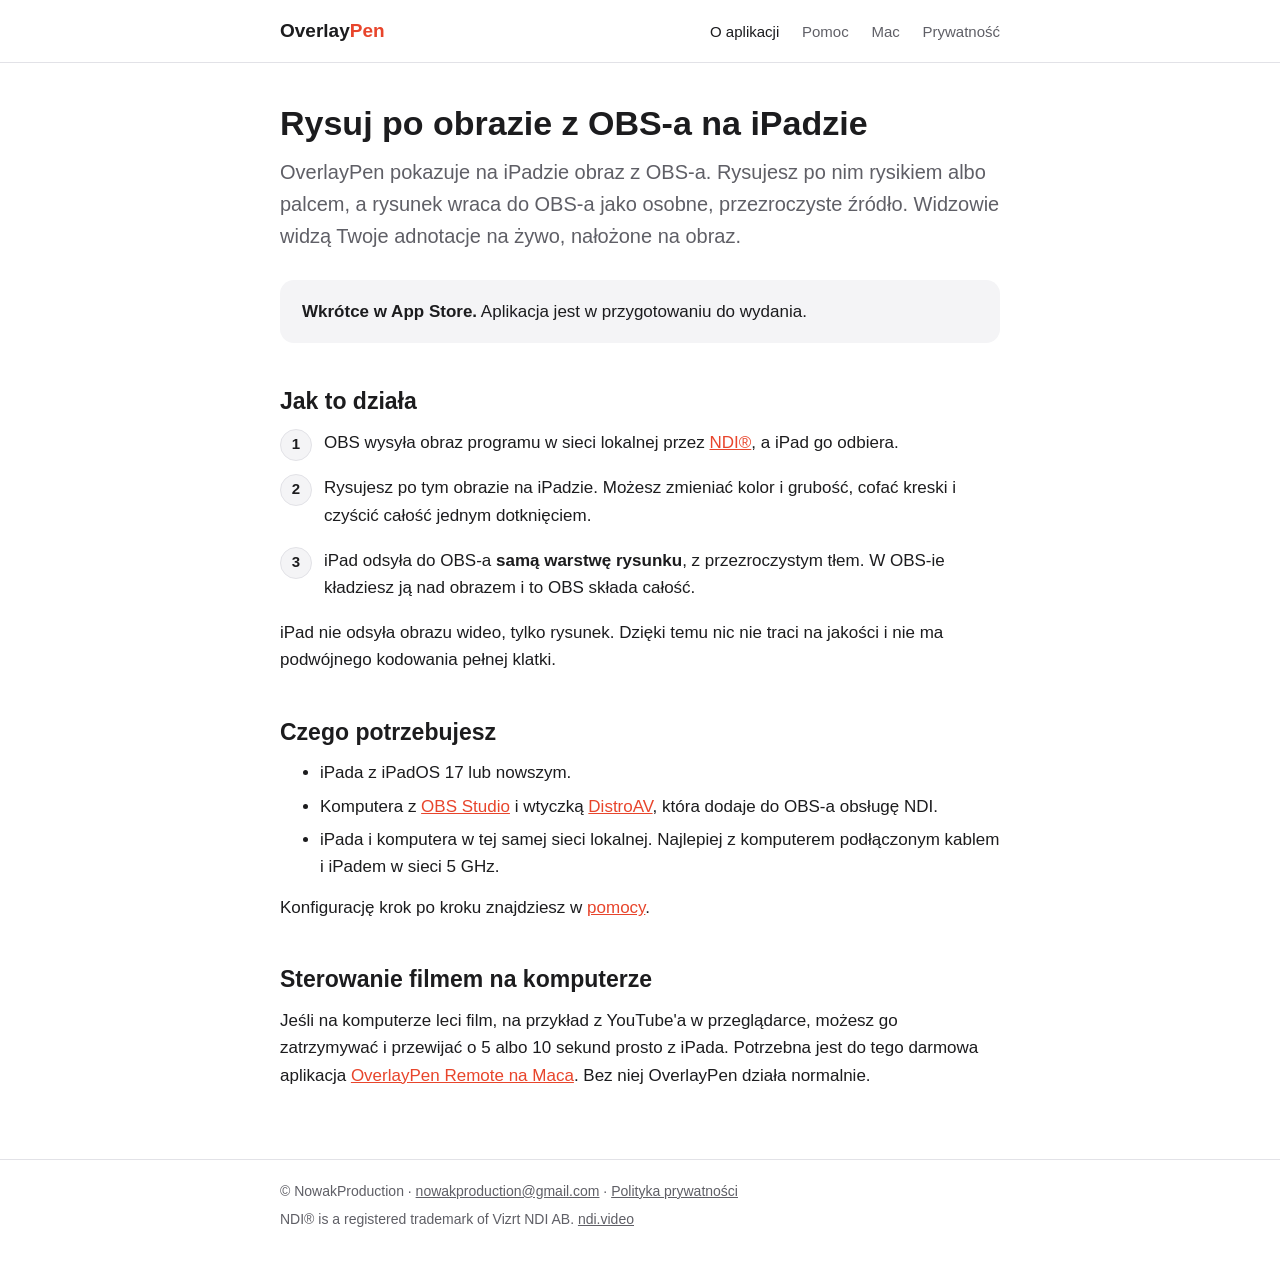
==== index.html @ b223f749 "Strona z OverlayPen@roboczej" ====
<!doctype html>
<html lang="pl">
<head>
    <meta charset="utf-8">
    <meta name="viewport" content="width=device-width, initial-scale=1">
    <title>OverlayPen — rysowanie po obrazie z OBS-a na iPadzie</title>
    <meta name="description" content="OverlayPen to aplikacja na iPada do rysowania po obrazie z OBS-a. Warstwa rysunku wraca do OBS-a jako osobne, przezroczyste źródło NDI®.">
    <link rel="stylesheet" href="style.css">
</head>
<body>
<header class="site">
    <div class="wrap">
        <a class="brand" href="./">Overlay<span>Pen</span></a>
        <nav>
            <a href="./" aria-current="page">O aplikacji</a>
            <a href="wsparcie.html">Pomoc</a>
            <a href="mac.html">Mac</a>
            <a href="prywatnosc.html">Prywatność</a>
        </nav>
    </div>
</header>

<main>
    <div class="wrap">
        <h1>Rysuj po obrazie z OBS-a na iPadzie</h1>
        <p class="lead">OverlayPen pokazuje na iPadzie obraz z OBS-a. Rysujesz po nim rysikiem albo palcem, a rysunek wraca do OBS-a jako osobne, przezroczyste źródło. Widzowie widzą Twoje adnotacje na żywo, nałożone na obraz.</p>

        <div class="card">
            <p><strong>Wkrótce w App Store.</strong> Aplikacja jest w przygotowaniu do wydania.</p>
        </div>

        <h2>Jak to działa</h2>
        <ol class="steps">
            <li>OBS wysyła obraz programu w sieci lokalnej przez <a href="https://ndi.video/">NDI®</a>, a iPad go odbiera.</li>
            <li>Rysujesz po tym obrazie na iPadzie. Możesz zmieniać kolor i grubość, cofać kreski i czyścić całość jednym dotknięciem.</li>
            <li>iPad odsyła do OBS-a <strong>samą warstwę rysunku</strong>, z przezroczystym tłem. W OBS-ie kładziesz ją nad obrazem i to OBS składa całość.</li>
        </ol>
        <p>iPad nie odsyła obrazu wideo, tylko rysunek. Dzięki temu nic nie traci na jakości i nie ma podwójnego kodowania pełnej klatki.</p>

        <h2>Czego potrzebujesz</h2>
        <ul>
            <li>iPada z iPadOS 17 lub nowszym.</li>
            <li>Komputera z <a href="https://obsproject.com/">OBS Studio</a> i wtyczką <a href="https://github.com/DistroAV/DistroAV">DistroAV</a>, która dodaje do OBS-a obsługę NDI.</li>
            <li>iPada i komputera w tej samej sieci lokalnej. Najlepiej z komputerem podłączonym kablem i iPadem w sieci 5 GHz.</li>
        </ul>
        <p>Konfigurację krok po kroku znajdziesz w <a href="wsparcie.html">pomocy</a>.</p>

        <h2>Sterowanie filmem na komputerze</h2>
        <p>Jeśli na komputerze leci film, na przykład z YouTube'a w przeglądarce, możesz go zatrzymywać i przewijać o 5 albo 10 sekund prosto z iPada. Potrzebna jest do tego darmowa aplikacja <a href="mac.html">OverlayPen Remote na Maca</a>. Bez niej OverlayPen działa normalnie.</p>
    </div>
</main>

<footer class="site">
    <div class="wrap">
        <p>© NowakProduction · <a href="mailto:nowakproduction@gmail.com">nowakproduction@gmail.com</a> · <a href="prywatnosc.html">Polityka prywatności</a></p>
        <p>NDI® is a registered trademark of Vizrt NDI AB. <a href="https://ndi.video/">ndi.video</a></p>
    </div>
</footer>
</body>
</html>
---- style.css ----
:root {
    --bg: #ffffff;
    --surface: #f4f4f6;
    --text: #1c1c1e;
    --muted: #5f5f66;
    --line: #e2e2e7;
    --accent: #e8452c;
    --accent-text: #ffffff;
    --code: #ececf0;
}

@media (prefers-color-scheme: dark) {
    :root {
        --bg: #111113;
        --surface: #1c1c1f;
        --text: #f2f2f5;
        --muted: #a1a1aa;
        --line: #2c2c31;
        --accent: #ff6a4d;
        --accent-text: #111113;
        --code: #26262b;
    }
}

* { box-sizing: border-box; }

html { -webkit-text-size-adjust: 100%; }

body {
    margin: 0;
    background: var(--bg);
    color: var(--text);
    font: 17px/1.6 -apple-system, BlinkMacSystemFont, "Segoe UI", Roboto, "Helvetica Neue", Arial, sans-serif;
}

.wrap {
    max-width: 760px;
    margin: 0 auto;
    padding: 0 20px;
}

header.site {
    border-bottom: 1px solid var(--line);
}

header.site .wrap {
    display: flex;
    flex-wrap: wrap;
    align-items: center;
    justify-content: space-between;
    gap: 8px 24px;
    padding-top: 16px;
    padding-bottom: 16px;
}

.brand {
    font-weight: 700;
    font-size: 19px;
    color: var(--text);
    text-decoration: none;
}

.brand span { color: var(--accent); }

nav a {
    color: var(--muted);
    text-decoration: none;
    margin-right: 18px;
    font-size: 15px;
}

nav a:last-child { margin-right: 0; }

nav a:hover,
nav a[aria-current="page"] { color: var(--text); }

main { padding: 40px 0 56px; }

h1 {
    font-size: 34px;
    line-height: 1.2;
    margin: 0 0 12px;
}

h2 {
    font-size: 23px;
    line-height: 1.3;
    margin: 44px 0 12px;
}

h3 {
    font-size: 18px;
    margin: 28px 0 6px;
}

p, ul, ol { margin: 0 0 14px; }

li { margin-bottom: 6px; }

a { color: var(--accent); }

.lead {
    font-size: 20px;
    color: var(--muted);
    margin-bottom: 28px;
}

.card {
    background: var(--surface);
    border-radius: 14px;
    padding: 18px 22px;
    margin: 20px 0;
}

.card > :last-child { margin-bottom: 0; }

.note {
    color: var(--muted);
    font-size: 15px;
}

.button {
    display: inline-block;
    background: var(--accent);
    color: var(--accent-text);
    font-weight: 600;
    text-decoration: none;
    padding: 12px 22px;
    border-radius: 12px;
    margin: 6px 0 10px;
}

.button:hover { filter: brightness(1.06); }

code, kbd {
    font: 15px ui-monospace, SFMono-Regular, Menlo, Consolas, monospace;
    background: var(--code);
    border-radius: 6px;
    padding: 1px 6px;
}

pre {
    background: var(--code);
    border-radius: 10px;
    padding: 12px 14px;
    overflow-x: auto;
    font: 14px/1.5 ui-monospace, SFMono-Regular, Menlo, Consolas, monospace;
}

pre code { background: none; padding: 0; }

ol.steps {
    padding-left: 0;
    list-style: none;
    counter-reset: step;
}

ol.steps > li {
    counter-increment: step;
    position: relative;
    padding-left: 44px;
    margin-bottom: 18px;
}

ol.steps > li::before {
    content: counter(step);
    position: absolute;
    left: 0;
    top: 0;
    width: 30px;
    height: 30px;
    border-radius: 50%;
    background: var(--surface);
    border: 1px solid var(--line);
    font-weight: 700;
    font-size: 15px;
    line-height: 28px;
    text-align: center;
}

dl.faq dt {
    font-weight: 600;
    margin-top: 18px;
}

dl.faq dd {
    margin: 4px 0 0;
}

footer.site {
    border-top: 1px solid var(--line);
    color: var(--muted);
    font-size: 14px;
}

footer.site .wrap {
    padding-top: 20px;
    padding-bottom: 32px;
}

footer.site p { margin-bottom: 6px; }

footer.site a { color: var(--muted); }

@media (max-width: 520px) {
    body { font-size: 16px; }
    h1 { font-size: 28px; }
    .lead { font-size: 18px; }
}
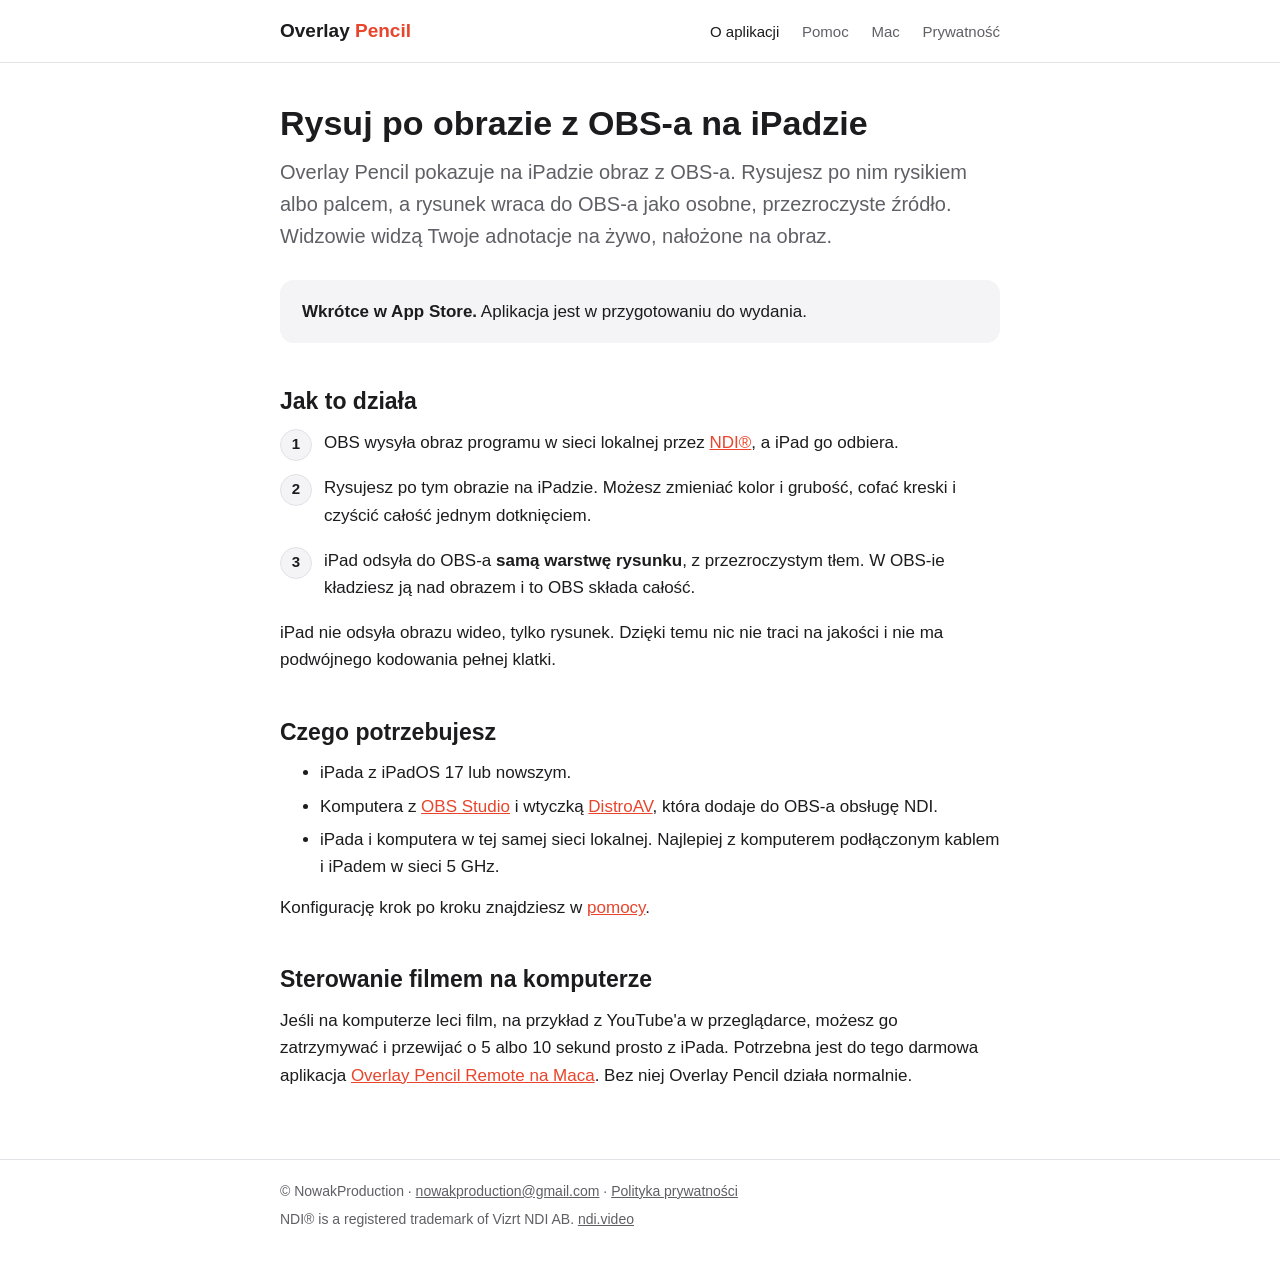
==== commit 508f72f7: "Strona z OverlayPen@8bbb636" ====
--- a/index.html
+++ b/index.html
@@ -3,14 +3,14 @@
 <head>
     <meta charset="utf-8">
     <meta name="viewport" content="width=device-width, initial-scale=1">
-    <title>OverlayPen — rysowanie po obrazie z OBS-a na iPadzie</title>
-    <meta name="description" content="OverlayPen to aplikacja na iPada do rysowania po obrazie z OBS-a. Warstwa rysunku wraca do OBS-a jako osobne, przezroczyste źródło NDI®.">
+    <title>Overlay Pencil — rysowanie po obrazie z OBS-a na iPadzie</title>
+    <meta name="description" content="Overlay Pencil to aplikacja na iPada do rysowania po obrazie z OBS-a. Warstwa rysunku wraca do OBS-a jako osobne, przezroczyste źródło NDI®.">
     <link rel="stylesheet" href="style.css">
 </head>
 <body>
 <header class="site">
     <div class="wrap">
-        <a class="brand" href="./">Overlay<span>Pen</span></a>
+        <a class="brand" href="./">Overlay <span>Pencil</span></a>
         <nav>
             <a href="./" aria-current="page">O aplikacji</a>
             <a href="wsparcie.html">Pomoc</a>
@@ -23,7 +23,7 @@
 <main>
     <div class="wrap">
         <h1>Rysuj po obrazie z OBS-a na iPadzie</h1>
-        <p class="lead">OverlayPen pokazuje na iPadzie obraz z OBS-a. Rysujesz po nim rysikiem albo palcem, a rysunek wraca do OBS-a jako osobne, przezroczyste źródło. Widzowie widzą Twoje adnotacje na żywo, nałożone na obraz.</p>
+        <p class="lead">Overlay Pencil pokazuje na iPadzie obraz z OBS-a. Rysujesz po nim rysikiem albo palcem, a rysunek wraca do OBS-a jako osobne, przezroczyste źródło. Widzowie widzą Twoje adnotacje na żywo, nałożone na obraz.</p>
 
         <div class="card">
             <p><strong>Wkrótce w App Store.</strong> Aplikacja jest w przygotowaniu do wydania.</p>
@@ -46,7 +46,7 @@
         <p>Konfigurację krok po kroku znajdziesz w <a href="wsparcie.html">pomocy</a>.</p>
 
         <h2>Sterowanie filmem na komputerze</h2>
-        <p>Jeśli na komputerze leci film, na przykład z YouTube'a w przeglądarce, możesz go zatrzymywać i przewijać o 5 albo 10 sekund prosto z iPada. Potrzebna jest do tego darmowa aplikacja <a href="mac.html">OverlayPen Remote na Maca</a>. Bez niej OverlayPen działa normalnie.</p>
+        <p>Jeśli na komputerze leci film, na przykład z YouTube'a w przeglądarce, możesz go zatrzymywać i przewijać o 5 albo 10 sekund prosto z iPada. Potrzebna jest do tego darmowa aplikacja <a href="mac.html">Overlay Pencil Remote na Maca</a>. Bez niej Overlay Pencil działa normalnie.</p>
     </div>
 </main>
 
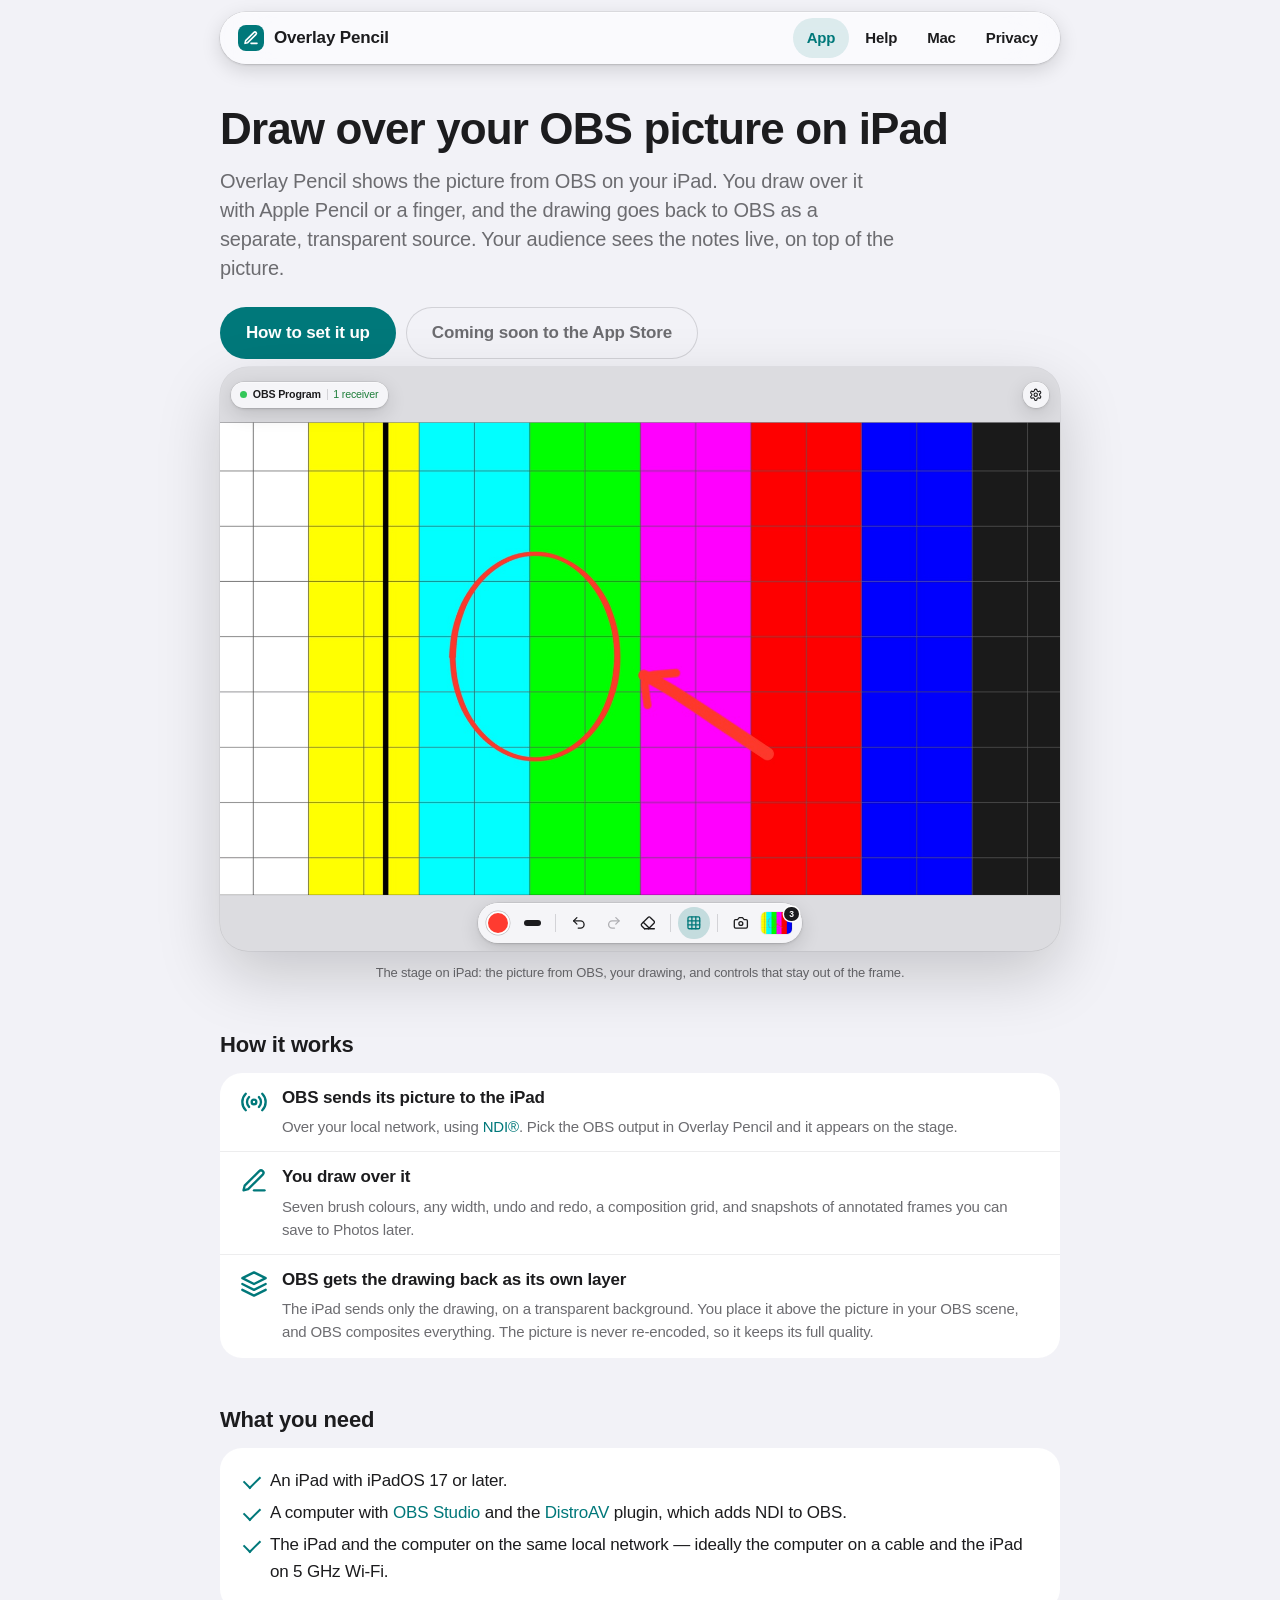
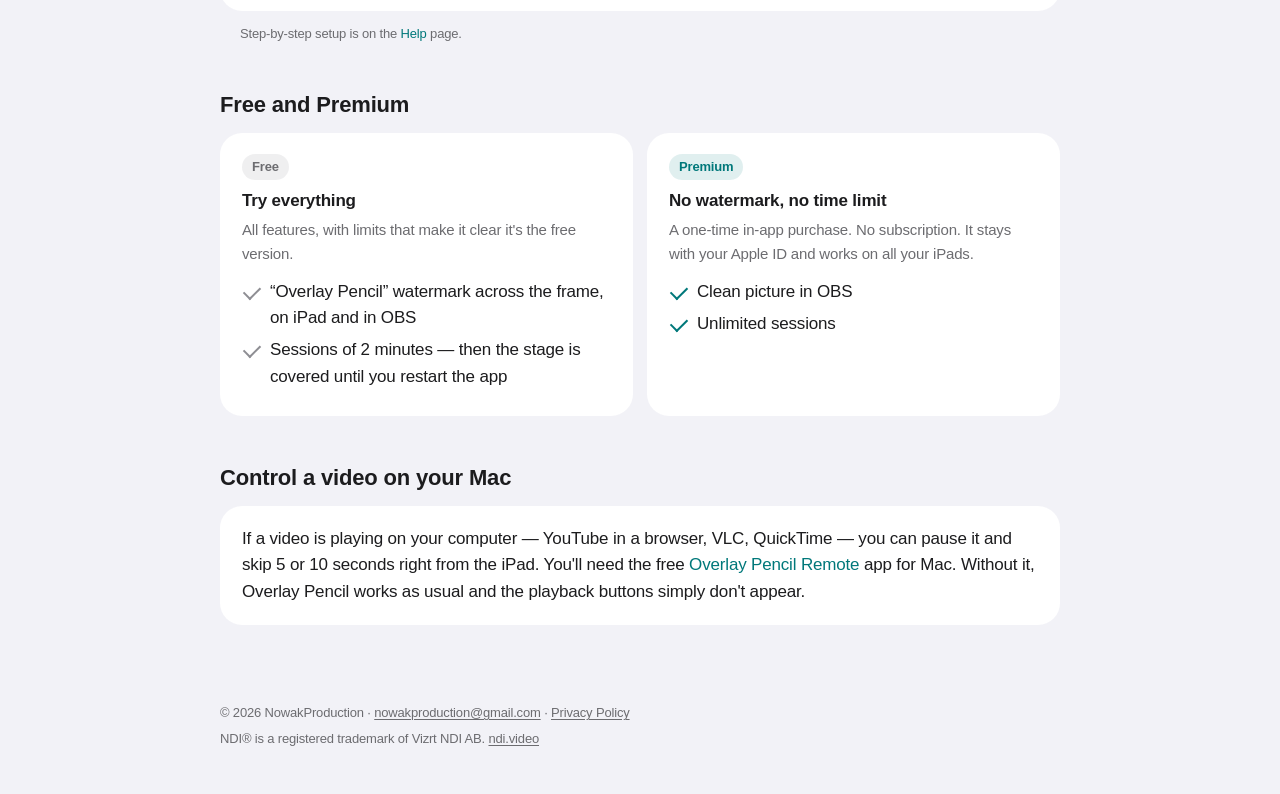
==== commit 632c436a: "Strona z OverlayPen@af7e44a" ====
--- a/index.html
+++ b/index.html
@@ -1,58 +1,120 @@
 <!doctype html>
-<html lang="pl">
+<html lang="en">
 <head>
     <meta charset="utf-8">
     <meta name="viewport" content="width=device-width, initial-scale=1">
-    <title>Overlay Pencil — rysowanie po obrazie z OBS-a na iPadzie</title>
-    <meta name="description" content="Overlay Pencil to aplikacja na iPada do rysowania po obrazie z OBS-a. Warstwa rysunku wraca do OBS-a jako osobne, przezroczyste źródło NDI®.">
+    <title>Overlay Pencil — draw over your OBS picture on iPad</title>
+    <meta name="description" content="Overlay Pencil is an iPad app for drawing over the picture from OBS. The drawing goes back to OBS as a separate, transparent NDI® source.">
+    <meta name="theme-color" content="#F2F2F7">
     <link rel="stylesheet" href="style.css">
 </head>
 <body>
 <header class="site">
     <div class="wrap">
-        <a class="brand" href="./">Overlay <span>Pencil</span></a>
-        <nav>
-            <a href="./" aria-current="page">O aplikacji</a>
-            <a href="wsparcie.html">Pomoc</a>
-            <a href="mac.html">Mac</a>
-            <a href="prywatnosc.html">Prywatność</a>
-        </nav>
+        <div class="bar">
+            <a class="brand" href="./"><span class="mark"><svg width="16" height="16" viewBox="0 0 24 24" fill="none" stroke="#fff" stroke-width="2.4" stroke-linecap="round" stroke-linejoin="round"><path d="M12 20h9"/><path d="M16.5 3.5a2.1 2.1 0 0 1 3 3L7 19l-4 1 1-4Z"/></svg></span>Overlay Pencil</a>
+            <nav>
+                <a href="./" aria-current="page">App</a>
+                <a href="support.html">Help</a>
+                <a href="mac.html">Mac</a>
+                <a href="privacy.html">Privacy</a>
+            </nav>
+        </div>
     </div>
 </header>
 
 <main>
     <div class="wrap">
-        <h1>Rysuj po obrazie z OBS-a na iPadzie</h1>
-        <p class="lead">Overlay Pencil pokazuje na iPadzie obraz z OBS-a. Rysujesz po nim rysikiem albo palcem, a rysunek wraca do OBS-a jako osobne, przezroczyste źródło. Widzowie widzą Twoje adnotacje na żywo, nałożone na obraz.</p>
+        <h1>Draw over your OBS picture on iPad</h1>
+        <p class="lead">Overlay Pencil shows the picture from OBS on your iPad. You draw over it with Apple Pencil or a finger, and the drawing goes back to OBS as a separate, transparent source. Your audience sees the notes live, on top of the picture.</p>
 
-        <div class="card">
-            <p><strong>Wkrótce w App Store.</strong> Aplikacja jest w przygotowaniu do wydania.</p>
+        <div class="actions">
+            <a class="button" href="support.html">How to set it up</a>
+            <span class="button soon" aria-disabled="true">Coming soon to the App Store</span>
         </div>
 
-        <h2>Jak to działa</h2>
-        <ol class="steps">
-            <li>OBS wysyła obraz programu w sieci lokalnej przez <a href="https://ndi.video/">NDI®</a>, a iPad go odbiera.</li>
-            <li>Rysujesz po tym obrazie na iPadzie. Możesz zmieniać kolor i grubość, cofać kreski i czyścić całość jednym dotknięciem.</li>
-            <li>iPad odsyła do OBS-a <strong>samą warstwę rysunku</strong>, z przezroczystym tłem. W OBS-ie kładziesz ją nad obrazem i to OBS składa całość.</li>
-        </ol>
-        <p>iPad nie odsyła obrazu wideo, tylko rysunek. Dzięki temu nic nie traci na jakości i nie ma podwójnego kodowania pełnej klatki.</p>
+        <div class="scene" role="img" aria-label="Overlay Pencil on iPad: the picture from OBS with a red circle and arrow drawn over it, a status pill, a settings button and the toolbar">
+            <div class="frame"></div>
+            <div class="chrome-top">
+                <span class="s-pill"><span class="dot"></span>OBS Program<span class="sep"></span><span class="ok">1 receiver</span></span>
+                <span class="s-gear"><svg viewBox="0 0 24 24" fill="none" stroke="#1C1C1E" stroke-width="2" stroke-linecap="round" stroke-linejoin="round"><path d="M12.22 2h-.44a2 2 0 0 0-2 2v.18a2 2 0 0 1-1 1.73l-.43.25a2 2 0 0 1-2 0l-.15-.08a2 2 0 0 0-2.73.73l-.22.38a2 2 0 0 0 .73 2.73l.15.1a2 2 0 0 1 1 1.72v.51a2 2 0 0 1-1 1.74l-.15.09a2 2 0 0 0-.73 2.73l.22.38a2 2 0 0 0 2.73.73l.15-.08a2 2 0 0 1 2 0l.43.25a2 2 0 0 1 1 1.73V20a2 2 0 0 0 2 2h.44a2 2 0 0 0 2-2v-.18a2 2 0 0 1 1-1.73l.43-.25a2 2 0 0 1 2 0l.15.08a2 2 0 0 0 2.73-.73l.22-.39a2 2 0 0 0-.73-2.73l-.15-.08a2 2 0 0 1-1-1.74v-.5a2 2 0 0 1 1-1.74l.15-.09a2 2 0 0 0 .73-2.73l-.22-.38a2 2 0 0 0-2.73-.73l-.15.08a2 2 0 0 1-2 0l-.43-.25a2 2 0 0 1-1-1.73V4a2 2 0 0 0-2-2z"/><circle cx="12" cy="12" r="3"/></svg></span>
+            </div>
+            <div class="chrome-bottom">
+                <div class="toolbar">
+                    <span class="tool"><span class="swatch"></span></span>
+                    <span class="tool"><span class="width-mark"></span></span>
+                    <span class="divider"></span>
+                    <span class="tool"><svg viewBox="0 0 24 24" fill="none" stroke="currentColor" stroke-width="2" stroke-linecap="round" stroke-linejoin="round"><path d="M9 14 4 9l5-5"/><path d="M4 9h10.5a5.5 5.5 0 0 1 0 11H11"/></svg></span>
+                    <span class="tool disabled"><svg viewBox="0 0 24 24" fill="none" stroke="currentColor" stroke-width="2" stroke-linecap="round" stroke-linejoin="round"><path d="m15 14 5-5-5-5"/><path d="M20 9H9.5a5.5 5.5 0 0 0 0 11H13"/></svg></span>
+                    <span class="tool"><svg viewBox="0 0 24 24" fill="none" stroke="currentColor" stroke-width="2" stroke-linecap="round" stroke-linejoin="round"><path d="m7 21-4.3-4.3c-1-1-1-2.5 0-3.4l9.6-9.6c1-1 2.5-1 3.4 0l5.6 5.6c1 1 1 2.5 0 3.4L13 21"/><path d="M22 21H7"/><path d="m5 11 9 9"/></svg></span>
+                    <span class="divider"></span>
+                    <span class="tool selected"><svg viewBox="0 0 24 24" fill="none" stroke="currentColor" stroke-width="2" stroke-linecap="round" stroke-linejoin="round"><rect x="3" y="3" width="18" height="18" rx="2"/><path d="M3 9h18M3 15h18M9 3v18M15 3v18"/></svg></span>
+                    <span class="divider"></span>
+                    <span class="tool"><svg viewBox="0 0 24 24" fill="none" stroke="currentColor" stroke-width="2" stroke-linecap="round" stroke-linejoin="round"><path d="M14.5 4h-5L7 7H4a2 2 0 0 0-2 2v9a2 2 0 0 0 2 2h16a2 2 0 0 0 2-2V9a2 2 0 0 0-2-2h-3l-2.5-3z"/><circle cx="12" cy="13" r="3"/></svg></span>
+                    <span class="tile"><b>3</b></span>
+                </div>
+            </div>
+        </div>
+        <p class="caption">The stage on iPad: the picture from OBS, your drawing, and controls that stay out of the frame.</p>
 
-        <h2>Czego potrzebujesz</h2>
-        <ul>
-            <li>iPada z iPadOS 17 lub nowszym.</li>
-            <li>Komputera z <a href="https://obsproject.com/">OBS Studio</a> i wtyczką <a href="https://github.com/DistroAV/DistroAV">DistroAV</a>, która dodaje do OBS-a obsługę NDI.</li>
-            <li>iPada i komputera w tej samej sieci lokalnej. Najlepiej z komputerem podłączonym kablem i iPadem w sieci 5 GHz.</li>
-        </ul>
-        <p>Konfigurację krok po kroku znajdziesz w <a href="wsparcie.html">pomocy</a>.</p>
+        <h2>How it works</h2>
+        <div class="list">
+            <div class="row">
+                <svg class="icon" viewBox="0 0 24 24" fill="none" stroke="currentColor" stroke-width="2" stroke-linecap="round" stroke-linejoin="round"><circle cx="12" cy="12" r="2"/><path d="M16.24 7.76a6 6 0 0 1 0 8.49M7.76 16.24a6 6 0 0 1 0-8.49M19.07 4.93a10 10 0 0 1 0 14.14M4.93 19.07a10 10 0 0 1 0-14.14"/></svg>
+                <div><h3>OBS sends its picture to the iPad</h3><p>Over your local network, using <a href="https://ndi.video/">NDI®</a>. Pick the OBS output in Overlay Pencil and it appears on the stage.</p></div>
+            </div>
+            <div class="row">
+                <svg class="icon" viewBox="0 0 24 24" fill="none" stroke="currentColor" stroke-width="2" stroke-linecap="round" stroke-linejoin="round"><path d="M12 20h9"/><path d="M16.5 3.5a2.1 2.1 0 0 1 3 3L7 19l-4 1 1-4Z"/></svg>
+                <div><h3>You draw over it</h3><p>Seven brush colours, any width, undo and redo, a composition grid, and snapshots of annotated frames you can save to Photos later.</p></div>
+            </div>
+            <div class="row">
+                <svg class="icon" viewBox="0 0 24 24" fill="none" stroke="currentColor" stroke-width="2" stroke-linecap="round" stroke-linejoin="round"><path d="m12 2 10 5-10 5L2 7z"/><path d="m2 12 10 5 10-5"/><path d="m2 17 10 5 10-5"/></svg>
+                <div><h3>OBS gets the drawing back as its own layer</h3><p>The iPad sends only the drawing, on a transparent background. You place it above the picture in your OBS scene, and OBS composites everything. The picture is never re-encoded, so it keeps its full quality.</p></div>
+            </div>
+        </div>
 
-        <h2>Sterowanie filmem na komputerze</h2>
-        <p>Jeśli na komputerze leci film, na przykład z YouTube'a w przeglądarce, możesz go zatrzymywać i przewijać o 5 albo 10 sekund prosto z iPada. Potrzebna jest do tego darmowa aplikacja <a href="mac.html">Overlay Pencil Remote na Maca</a>. Bez niej Overlay Pencil działa normalnie.</p>
+        <h2>What you need</h2>
+        <div class="card">
+            <ul class="checks">
+                <li>An iPad with iPadOS 17 or later.</li>
+                <li>A computer with <a href="https://obsproject.com/">OBS Studio</a> and the <a href="https://github.com/DistroAV/DistroAV">DistroAV</a> plugin, which adds NDI to OBS.</li>
+                <li>The iPad and the computer on the same local network — ideally the computer on a cable and the iPad on 5 GHz Wi-Fi.</li>
+            </ul>
+        </div>
+        <p class="footnote">Step-by-step setup is on the <a href="support.html">Help</a> page.</p>
+
+        <h2>Free and Premium</h2>
+        <div class="grid">
+            <div class="card">
+                <span class="tag">Free</span>
+                <h3>Try everything</h3>
+                <p class="note">All features, with limits that make it clear it's the free version.</p>
+                <ul class="checks muted">
+                    <li>“Overlay Pencil” watermark across the frame, on iPad and in OBS</li>
+                    <li>Sessions of 2 minutes — then the stage is covered until you restart the app</li>
+                </ul>
+            </div>
+            <div class="card">
+                <span class="tag accent">Premium</span>
+                <h3>No watermark, no time limit</h3>
+                <p class="note">A one-time in-app purchase. No subscription. It stays with your Apple ID and works on all your iPads.</p>
+                <ul class="checks">
+                    <li>Clean picture in OBS</li>
+                    <li>Unlimited sessions</li>
+                </ul>
+            </div>
+        </div>
+
+        <h2>Control a video on your Mac</h2>
+        <div class="card">
+            <p>If a video is playing on your computer — YouTube in a browser, VLC, QuickTime — you can pause it and skip 5 or 10 seconds right from the iPad. You'll need the free <a href="mac.html">Overlay Pencil Remote</a> app for Mac. Without it, Overlay Pencil works as usual and the playback buttons simply don't appear.</p>
+        </div>
     </div>
 </main>
 
 <footer class="site">
     <div class="wrap">
-        <p>© NowakProduction · <a href="mailto:nowakproduction@gmail.com">nowakproduction@gmail.com</a> · <a href="prywatnosc.html">Polityka prywatności</a></p>
+        <p>© 2026 NowakProduction · <a href="mailto:nowakproduction@gmail.com">nowakproduction@gmail.com</a> · <a href="privacy.html">Privacy Policy</a></p>
         <p>NDI® is a registered trademark of Vizrt NDI AB. <a href="https://ndi.video/">ndi.video</a></p>
     </div>
 </footer>
--- a/style.css
+++ b/style.css
@@ -1,25 +1,31 @@
+/* Overlay Pencil — site styles on the app's design system (light theme, iPadOS 26).
+   Tokens mirror OverlayPen/UI/Design/DS.swift: teal accent, grouped gray background,
+   white cards, capsule controls, light glass for anything that floats over a picture. */
+
 :root {
-    --bg: #ffffff;
-    --surface: #f4f4f6;
-    --text: #1c1c1e;
-    --muted: #5f5f66;
-    --line: #e2e2e7;
-    --accent: #e8452c;
-    --accent-text: #ffffff;
-    --code: #ececf0;
-}
-
-@media (prefers-color-scheme: dark) {
-    :root {
-        --bg: #111113;
-        --surface: #1c1c1f;
-        --text: #f2f2f5;
-        --muted: #a1a1aa;
-        --line: #2c2c31;
-        --accent: #ff6a4d;
-        --accent-text: #111113;
-        --code: #26262b;
-    }
+    --accent: #00787A;
+    --accent-pressed: #005F61;
+    --accent-tint: rgba(0, 120, 122, 0.12);
+    --fg-1: #1C1C1E;
+    --fg-2: #6C6C70;
+    --fg-3: #8E8E93;
+    --bg-grouped: #F2F2F7;
+    --card: #FFFFFF;
+    --separator: rgba(60, 60, 67, 0.18);
+    --fill-1: rgba(120, 120, 128, 0.12);
+    --letterbox: #DCDCE0;
+    --canvas-edge: rgba(0, 0, 0, 0.16);
+    --status-ok: #1E7F3A;
+    --status-ok-dot: #34C759;
+    --status-wait-dot: #FF9F0A;
+    --glass-bg: rgba(252, 252, 254, 0.80);
+    --shadow-glass: inset 0 0.5px 0 rgba(255, 255, 255, 0.9), 0 0 0 0.5px rgba(0, 0, 0, 0.12),
+                    0 1px 3px rgba(0, 0, 0, 0.12), 0 6px 20px rgba(0, 0, 0, 0.14);
+    --radius-card: 22px;
+    --radius-thumb: 12px;
+    --font: -apple-system, BlinkMacSystemFont, "SF Pro Text", "Segoe UI", Roboto, "Helvetica Neue", Arial, sans-serif;
+    --font-rounded: ui-rounded, -apple-system, "SF Pro Rounded", var(--font);
+    --mono: ui-monospace, "SF Mono", SFMono-Regular, Menlo, Consolas, monospace;
 }
 
 * { box-sizing: border-box; }
@@ -28,182 +34,511 @@
 
 body {
     margin: 0;
-    background: var(--bg);
-    color: var(--text);
-    font: 17px/1.6 -apple-system, BlinkMacSystemFont, "Segoe UI", Roboto, "Helvetica Neue", Arial, sans-serif;
+    background: var(--bg-grouped);
+    color: var(--fg-1);
+    font: 17px/1.55 var(--font);
+    letter-spacing: -0.01em;
+    -webkit-font-smoothing: antialiased;
 }
 
 .wrap {
-    max-width: 760px;
+    max-width: 880px;
     margin: 0 auto;
     padding: 0 20px;
 }
 
+a { color: var(--accent); text-decoration: none; }
+a:hover { text-decoration: underline; }
+
+/* ---------- Header: one glass capsule ---------- */
+
 header.site {
-    border-bottom: 1px solid var(--line);
-}
-
-header.site .wrap {
+    position: sticky;
+    top: 0;
+    z-index: 10;
+    padding: 12px 0;
+}
+
+header.site .bar {
     display: flex;
     flex-wrap: wrap;
     align-items: center;
     justify-content: space-between;
-    gap: 8px 24px;
-    padding-top: 16px;
-    padding-bottom: 16px;
+    gap: 6px 16px;
+    min-height: 52px;
+    padding: 6px 8px 6px 18px;
+    border-radius: 999px;
+    background: var(--glass-bg);
+    -webkit-backdrop-filter: blur(24px) saturate(180%);
+    backdrop-filter: blur(24px) saturate(180%);
+    box-shadow: var(--shadow-glass);
 }
 
 .brand {
+    display: inline-flex;
+    align-items: center;
+    gap: 10px;
     font-weight: 700;
-    font-size: 19px;
-    color: var(--text);
-    text-decoration: none;
-}
-
-.brand span { color: var(--accent); }
+    font-size: 17px;
+    color: var(--fg-1);
+}
+
+.brand:hover { text-decoration: none; }
+
+.brand .mark {
+    width: 26px;
+    height: 26px;
+    border-radius: 8px;
+    background: var(--accent);
+    display: grid;
+    place-items: center;
+}
+
+nav { display: flex; flex-wrap: wrap; gap: 2px; }
 
 nav a {
-    color: var(--muted);
-    text-decoration: none;
-    margin-right: 18px;
+    color: var(--fg-1);
     font-size: 15px;
-}
-
-nav a:last-child { margin-right: 0; }
-
-nav a:hover,
-nav a[aria-current="page"] { color: var(--text); }
-
-main { padding: 40px 0 56px; }
+    font-weight: 600;
+    padding: 8px 14px;
+    border-radius: 999px;
+}
+
+nav a:hover { background: rgba(0, 0, 0, 0.06); text-decoration: none; }
+
+nav a[aria-current="page"] {
+    background: var(--accent-tint);
+    color: var(--accent);
+}
+
+/* ---------- Type ---------- */
+
+main { padding: 28px 0 56px; }
 
 h1 {
-    font-size: 34px;
-    line-height: 1.2;
-    margin: 0 0 12px;
+    font-size: clamp(30px, 5vw, 44px);
+    line-height: 1.12;
+    letter-spacing: -0.02em;
+    margin: 0 0 14px;
 }
 
 h2 {
-    font-size: 23px;
+    font-size: 22px;
+    line-height: 1.27;
+    margin: 48px 0 14px;
+}
+
+h3 {
+    font-size: 17px;
     line-height: 1.3;
-    margin: 44px 0 12px;
-}
-
-h3 {
-    font-size: 18px;
-    margin: 28px 0 6px;
+    margin: 0 0 6px;
 }
 
 p, ul, ol { margin: 0 0 14px; }
-
 li { margin-bottom: 6px; }
-
-a { color: var(--accent); }
 
 .lead {
     font-size: 20px;
-    color: var(--muted);
-    margin-bottom: 28px;
-}
+    line-height: 1.45;
+    color: var(--fg-2);
+    margin-bottom: 24px;
+    max-width: 680px;
+}
+
+.note {
+    color: var(--fg-2);
+    font-size: 15px;
+}
+
+.section-label {
+    font-size: 15px;
+    font-weight: 600;
+    color: var(--fg-2);
+    margin: 48px 0 10px 20px;
+}
+
+/* ---------- Cards and lists (inset grouped) ---------- */
 
 .card {
-    background: var(--surface);
-    border-radius: 14px;
-    padding: 18px 22px;
-    margin: 20px 0;
+    background: var(--card);
+    border-radius: var(--radius-card);
+    padding: 20px 22px;
+    margin: 0 0 14px;
 }
 
 .card > :last-child { margin-bottom: 0; }
 
-.note {
-    color: var(--muted);
-    font-size: 15px;
-}
-
-.button {
-    display: inline-block;
-    background: var(--accent);
-    color: var(--accent-text);
-    font-weight: 600;
-    text-decoration: none;
-    padding: 12px 22px;
-    border-radius: 12px;
-    margin: 6px 0 10px;
-}
-
-.button:hover { filter: brightness(1.06); }
-
-code, kbd {
-    font: 15px ui-monospace, SFMono-Regular, Menlo, Consolas, monospace;
-    background: var(--code);
-    border-radius: 6px;
-    padding: 1px 6px;
-}
-
-pre {
-    background: var(--code);
-    border-radius: 10px;
-    padding: 12px 14px;
-    overflow-x: auto;
-    font: 14px/1.5 ui-monospace, SFMono-Regular, Menlo, Consolas, monospace;
-}
-
-pre code { background: none; padding: 0; }
+.grid {
+    display: grid;
+    grid-template-columns: repeat(auto-fit, minmax(240px, 1fr));
+    gap: 14px;
+    margin-bottom: 14px;
+}
+
+.grid .card { margin: 0; }
+
+.list {
+    background: var(--card);
+    border-radius: var(--radius-card);
+    overflow: hidden;
+    margin: 0 0 8px;
+}
+
+.list .row {
+    display: flex;
+    gap: 14px;
+    align-items: flex-start;
+    padding: 14px 20px;
+    box-shadow: inset 0 -0.5px 0 var(--separator);
+}
+
+.list .row:last-child { box-shadow: none; }
+
+.list .row .icon {
+    flex: none;
+    width: 28px;
+    height: 28px;
+    color: var(--accent);
+    margin-top: 1px;
+}
+
+.list .row p { margin: 2px 0 0; color: var(--fg-2); font-size: 15px; }
+
+.footnote {
+    color: var(--fg-2);
+    font-size: 13px;
+    line-height: 1.4;
+    margin: 0 20px 14px;
+}
+
+/* ---------- Numbered steps ---------- */
 
 ol.steps {
-    padding-left: 0;
     list-style: none;
+    padding: 0;
     counter-reset: step;
+    background: var(--card);
+    border-radius: var(--radius-card);
+    overflow: hidden;
 }
 
 ol.steps > li {
     counter-increment: step;
     position: relative;
-    padding-left: 44px;
-    margin-bottom: 18px;
-}
+    margin: 0;
+    padding: 16px 20px 16px 64px;
+    box-shadow: inset 0 -0.5px 0 var(--separator);
+}
+
+ol.steps > li:last-child { box-shadow: none; }
 
 ol.steps > li::before {
     content: counter(step);
     position: absolute;
+    left: 20px;
+    top: 16px;
+    width: 28px;
+    height: 28px;
+    border-radius: 50%;
+    background: var(--accent-tint);
+    color: var(--accent);
+    font: 600 15px/28px var(--font-rounded);
+    text-align: center;
+}
+
+/* ---------- Buttons ---------- */
+
+.button {
+    display: inline-flex;
+    align-items: center;
+    gap: 8px;
+    min-height: 52px;
+    padding: 0 26px;
+    border-radius: 999px;
+    background: var(--accent);
+    color: #fff;
+    font-weight: 600;
+    font-size: 17px;
+}
+
+.button:hover { background: var(--accent-pressed); text-decoration: none; }
+
+.button.secondary { background: var(--fill-1); color: var(--fg-1); }
+.button.secondary:hover { background: rgba(120, 120, 128, 0.20); }
+
+/* Not a link yet: a quiet capsule, so it doesn't read as something to tap. */
+.button.soon {
+    background: transparent;
+    color: var(--fg-2);
+    box-shadow: inset 0 0 0 1px var(--separator);
+    pointer-events: none;
+}
+
+.actions { display: flex; flex-wrap: wrap; gap: 10px; align-items: center; margin: 0 0 8px; }
+
+/* ---------- Badges ---------- */
+
+.pill {
+    display: inline-flex;
+    align-items: center;
+    gap: 8px;
+    height: 36px;
+    padding: 0 14px 0 12px;
+    border-radius: 999px;
+    background: var(--glass-bg);
+    box-shadow: var(--shadow-glass);
+    font-size: 15px;
+    font-weight: 600;
+    white-space: nowrap;
+}
+
+.dot { width: 10px; height: 10px; border-radius: 50%; background: var(--status-ok-dot); flex: none; }
+
+.price {
+    font: 700 28px/1.1 var(--font-rounded);
+    margin: 6px 0 10px;
+}
+
+.tag {
+    display: inline-block;
+    font-size: 13px;
+    font-weight: 600;
+    padding: 3px 10px;
+    border-radius: 999px;
+    background: var(--fill-1);
+    color: var(--fg-2);
+    margin-bottom: 10px;
+}
+
+.tag.accent { background: var(--accent-tint); color: var(--accent); }
+
+.checks { list-style: none; padding: 0; margin: 0; }
+.checks li { position: relative; padding-left: 28px; color: var(--fg-1); }
+.checks li::before {
+    content: "";
+    position: absolute;
+    left: 2px;
+    top: 7px;
+    width: 14px;
+    height: 8px;
+    border-left: 2.5px solid var(--accent);
+    border-bottom: 2.5px solid var(--accent);
+    transform: rotate(-45deg);
+}
+.checks.muted li::before { border-color: var(--fg-3); }
+
+/* ---------- Hero: the app's scene, drawn with the same rules ---------- */
+
+.scene {
+    container-type: inline-size;
+    position: relative;
+    aspect-ratio: 1180 / 820;
+    background: var(--letterbox);
+    border-radius: 28px;
+    overflow: hidden;
+    box-shadow: 0 0 0 0.5px rgba(0, 0, 0, 0.10), 0 24px 64px rgba(0, 0, 0, 0.18);
+    margin: 8px 0 12px;
+}
+
+.scene .frame {
+    position: absolute;
     left: 0;
-    top: 0;
-    width: 30px;
-    height: 30px;
+    right: 0;
+    top: 50%;
+    transform: translateY(-50%);
+    width: 100%;
+    aspect-ratio: 16 / 9;
+    background: #000 url("assets/scene-frame.jpg") center / cover no-repeat;
+    box-shadow: 0 0 0 0.5px var(--canvas-edge);
+}
+
+.scene .chrome-top,
+.scene .chrome-bottom {
+    position: absolute;
+    left: 1.36cqw;
+    right: 1.36cqw;
+    display: flex;
+    align-items: center;
+}
+
+/* In iPad points (1 cqw = 11.8 pt): each band is (820 - 663.75) / 2 = 78 pt tall,
+   the 36 pt pill sits 21 pt from the top, the 56 pt toolbar 11 pt from the bottom. */
+.scene .chrome-top { top: 1.78cqw; justify-content: space-between; }
+.scene .chrome-bottom { bottom: 0.93cqw; justify-content: center; }
+
+.scene .s-pill {
+    display: inline-flex;
+    align-items: center;
+    gap: 0.68cqw;
+    height: 3.05cqw;
+    padding: 0 1.19cqw 0 1.02cqw;
+    border-radius: 999px;
+    background: var(--glass-bg);
+    box-shadow: var(--shadow-glass);
+    font-size: 1.27cqw;
+    font-weight: 600;
+    white-space: nowrap;
+}
+
+.scene .s-pill .dot { width: 0.85cqw; height: 0.85cqw; }
+.scene .s-pill .sep { width: 1px; height: 1.36cqw; background: var(--separator); }
+.scene .s-pill .ok { color: var(--status-ok); font-weight: 500; }
+
+.scene .s-gear {
+    width: 3.05cqw;
+    height: 3.05cqw;
     border-radius: 50%;
-    background: var(--surface);
-    border: 1px solid var(--line);
-    font-weight: 700;
-    font-size: 15px;
-    line-height: 28px;
+    background: var(--glass-bg);
+    box-shadow: var(--shadow-glass);
+    display: grid;
+    place-items: center;
+}
+
+.scene .s-gear svg { width: 1.6cqw; height: 1.6cqw; }
+
+.scene .toolbar {
+    display: inline-flex;
+    align-items: center;
+    gap: 0.34cqw;
+    height: 4.75cqw;
+    padding: 0 0.51cqw;
+    border-radius: 999px;
+    background: var(--glass-bg);
+    box-shadow: var(--shadow-glass);
+}
+
+.scene .tool {
+    width: 3.73cqw;
+    height: 3.73cqw;
+    border-radius: 50%;
+    display: grid;
+    place-items: center;
+    color: var(--fg-1);
+}
+
+.scene .tool svg { width: 1.87cqw; height: 1.87cqw; }
+.scene .tool.disabled { color: #AEAEB2; }
+.scene .tool.selected { background: rgba(0, 120, 122, 0.20); color: var(--accent); }
+
+.scene .swatch {
+    width: 2.37cqw;
+    height: 2.37cqw;
+    border-radius: 50%;
+    background: #FF3B30;
+    box-shadow: 0 0 0 0.21cqw #fff, 0 0 0 0.3cqw rgba(0, 0, 0, 0.22);
+}
+
+.scene .width-mark { width: 2.03cqw; height: 0.68cqw; border-radius: 999px; background: var(--fg-1); }
+
+.scene .divider { width: 1px; height: 2.03cqw; background: var(--separator); margin: 0 0.51cqw; }
+
+.scene .tile {
+    position: relative;
+    width: 3.73cqw;
+    height: 2.54cqw;
+    margin: 0 0.6cqw 0 0.2cqw;
+    border-radius: 0.6cqw;
+    background: url("assets/scene-frame.jpg") center / cover;
+    box-shadow: 0 0 0 0.5px rgba(0, 0, 0, 0.10);
+}
+
+.scene .tile b {
+    position: absolute;
+    top: -0.68cqw;
+    right: -0.76cqw;
+    min-width: 1.69cqw;
+    height: 1.69cqw;
+    padding: 0 0.5cqw;
+    border-radius: 999px;
+    background: #1C1C1E;
+    color: #fff;
+    box-shadow: 0 0 0 0.17cqw #fff;
+    font: 600 1.02cqw/1.69cqw var(--font-rounded);
     text-align: center;
 }
 
-dl.faq dt {
-    font-weight: 600;
-    margin-top: 18px;
-}
-
-dl.faq dd {
-    margin: 4px 0 0;
-}
+.caption {
+    color: var(--fg-2);
+    font-size: 13px;
+    text-align: center;
+    margin: 0 0 8px;
+}
+
+/* ---------- Code and FAQ ---------- */
+
+code, kbd {
+    font: 15px var(--mono);
+    background: var(--fill-1);
+    border-radius: 6px;
+    padding: 1px 6px;
+}
+
+pre {
+    background: var(--card);
+    border-radius: var(--radius-thumb);
+    padding: 14px 16px;
+    overflow-x: auto;
+    font: 14px/1.5 var(--mono);
+}
+
+pre code { background: none; padding: 0; }
+
+/* Long paths in running text break instead of pushing the page sideways on a phone. */
+:not(pre) > code { overflow-wrap: anywhere; }
+
+details.faq {
+    background: var(--card);
+    border-radius: var(--radius-card);
+    padding: 0 20px;
+    margin: 0 0 10px;
+}
+
+details.faq summary {
+    cursor: pointer;
+    list-style: none;
+    font-weight: 600;
+    padding: 16px 28px 16px 0;
+    position: relative;
+}
+
+details.faq summary::-webkit-details-marker { display: none; }
+
+details.faq summary::after {
+    content: "";
+    position: absolute;
+    right: 4px;
+    top: 22px;
+    width: 8px;
+    height: 8px;
+    border-right: 2px solid var(--fg-3);
+    border-bottom: 2px solid var(--fg-3);
+    transform: rotate(45deg);
+    transition: transform 0.2s;
+}
+
+details.faq[open] summary::after { transform: rotate(-135deg); top: 26px; }
+details.faq > :not(summary) { margin: 0 0 16px; color: var(--fg-1); }
+
+/* ---------- Footer ---------- */
 
 footer.site {
-    border-top: 1px solid var(--line);
-    color: var(--muted);
-    font-size: 14px;
-}
-
-footer.site .wrap {
-    padding-top: 20px;
-    padding-bottom: 32px;
-}
-
-footer.site p { margin-bottom: 6px; }
-
-footer.site a { color: var(--muted); }
-
-@media (max-width: 520px) {
+    color: var(--fg-2);
+    font-size: 13px;
+    line-height: 1.5;
+}
+
+footer.site .wrap { padding-top: 8px; padding-bottom: 40px; }
+footer.site p { margin: 0 0 6px; }
+footer.site a { color: var(--fg-2); text-decoration: underline; text-underline-offset: 2px; }
+
+@media (max-width: 560px) {
     body { font-size: 16px; }
-    h1 { font-size: 28px; }
     .lead { font-size: 18px; }
-}
+    header.site .bar { border-radius: 26px; padding: 8px 10px 8px 14px; }
+    nav a { padding: 6px 10px; font-size: 14px; }
+    .scene { border-radius: 18px; }
+}
+
+@media (prefers-reduced-motion: reduce) {
+    * { transition: none !important; }
+}
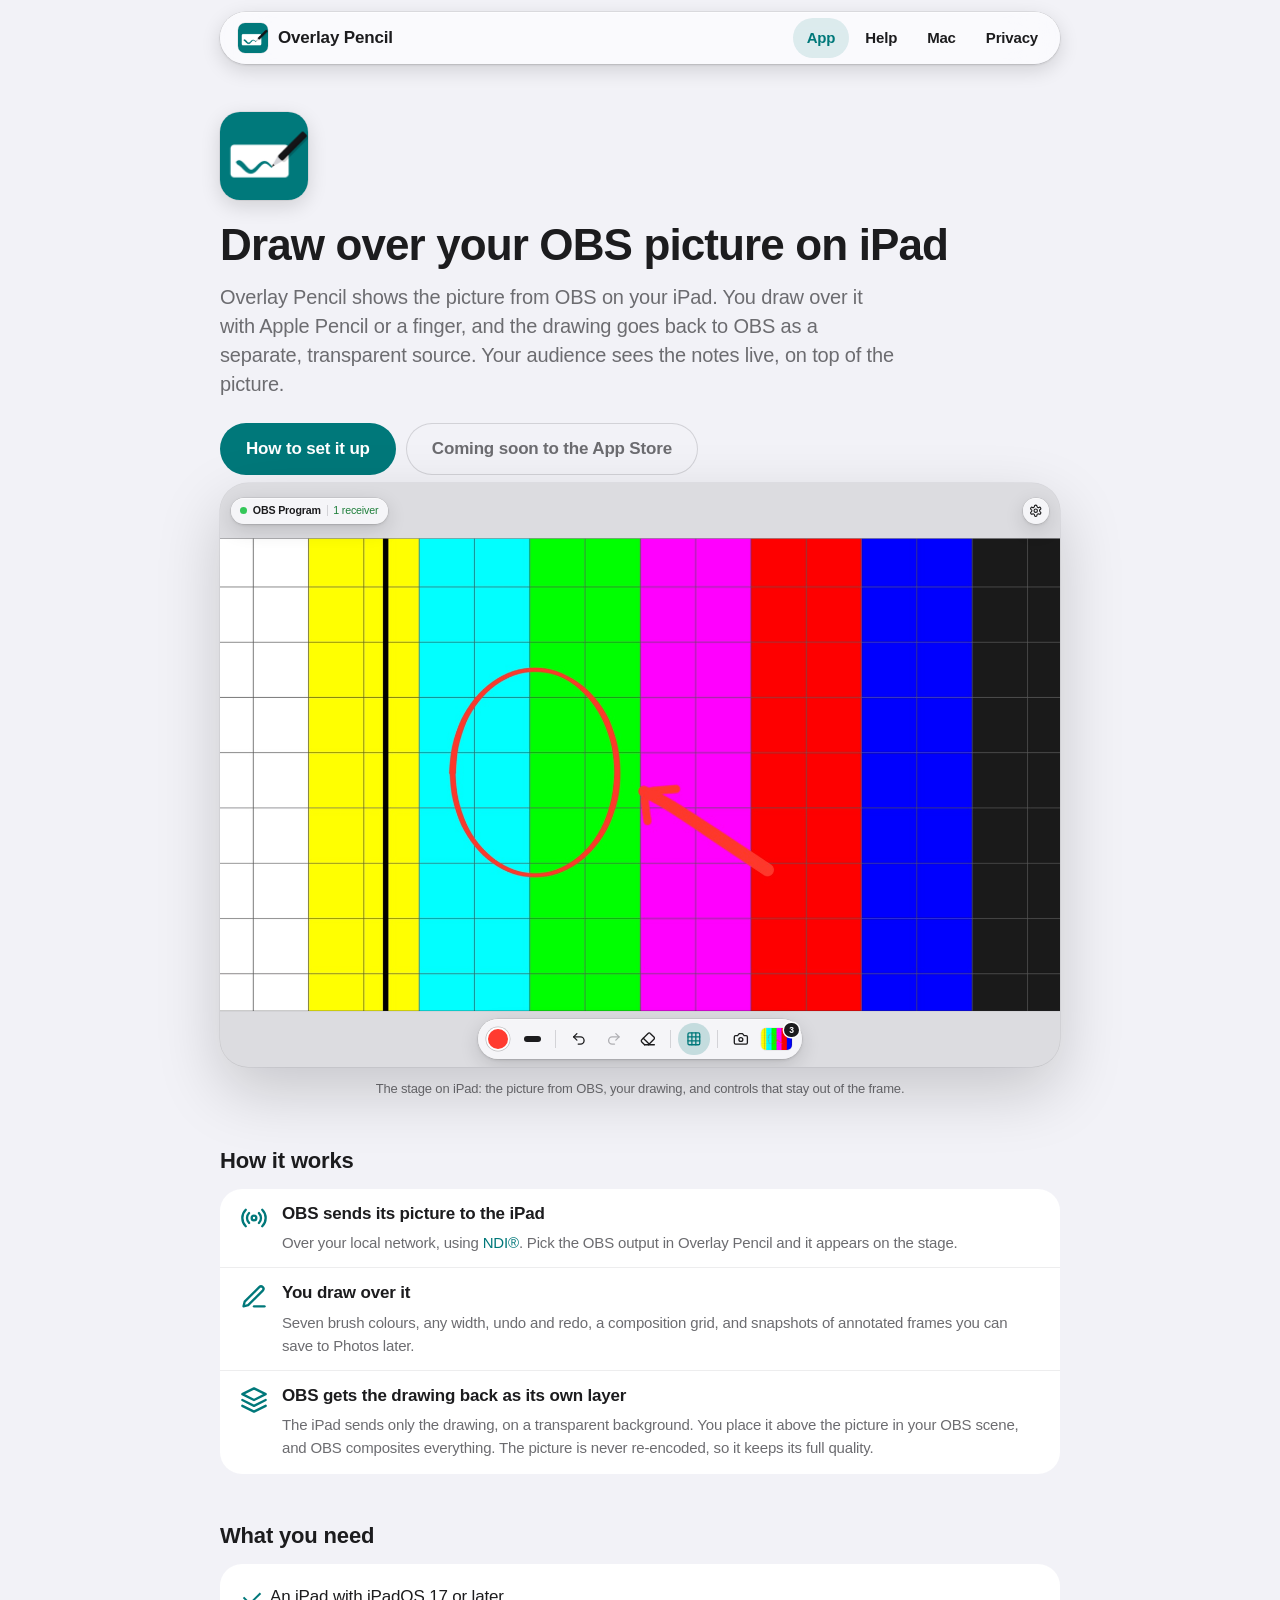
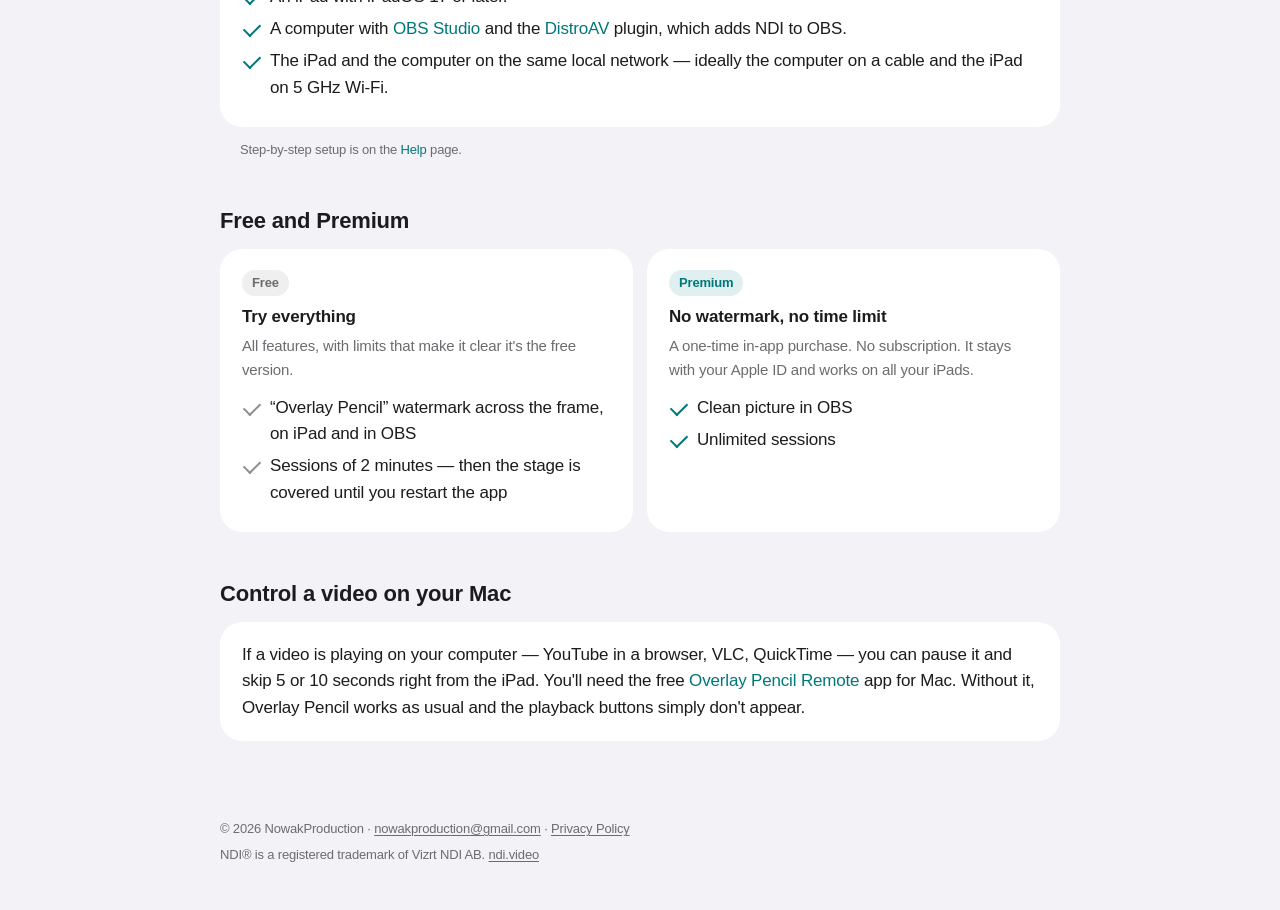
==== commit 3d258f63: "Strona z OverlayPen@dc94856" ====
--- a/index.html
+++ b/index.html
@@ -6,13 +6,15 @@
     <title>Overlay Pencil — draw over your OBS picture on iPad</title>
     <meta name="description" content="Overlay Pencil is an iPad app for drawing over the picture from OBS. The drawing goes back to OBS as a separate, transparent NDI® source.">
     <meta name="theme-color" content="#F2F2F7">
+    <link rel="icon" type="image/png" href="assets/favicon.png">
+    <link rel="apple-touch-icon" href="assets/apple-touch-icon.png">
     <link rel="stylesheet" href="style.css">
 </head>
 <body>
 <header class="site">
     <div class="wrap">
         <div class="bar">
-            <a class="brand" href="./"><span class="mark"><svg width="16" height="16" viewBox="0 0 24 24" fill="none" stroke="#fff" stroke-width="2.4" stroke-linecap="round" stroke-linejoin="round"><path d="M12 20h9"/><path d="M16.5 3.5a2.1 2.1 0 0 1 3 3L7 19l-4 1 1-4Z"/></svg></span>Overlay Pencil</a>
+            <a class="brand" href="./"><img class="mark" src="assets/icon-96.png" alt="" width="30" height="30">Overlay Pencil</a>
             <nav>
                 <a href="./" aria-current="page">App</a>
                 <a href="support.html">Help</a>
@@ -25,6 +27,7 @@
 
 <main>
     <div class="wrap">
+        <img class="app-icon" src="assets/apple-touch-icon.png" alt="Overlay Pencil app icon" width="88" height="88">
         <h1>Draw over your OBS picture on iPad</h1>
         <p class="lead">Overlay Pencil shows the picture from OBS on your iPad. You draw over it with Apple Pencil or a finger, and the drawing goes back to OBS as a separate, transparent source. Your audience sees the notes live, on top of the picture.</p>
 
--- a/style.css
+++ b/style.css
@@ -85,13 +85,12 @@
 
 .brand:hover { text-decoration: none; }
 
+/* The app icon, with the iPadOS corner rounding (about 22% of the side). */
 .brand .mark {
-    width: 26px;
-    height: 26px;
-    border-radius: 8px;
-    background: var(--accent);
-    display: grid;
-    place-items: center;
+    width: 30px;
+    height: 30px;
+    border-radius: 7px;
+    box-shadow: 0 0 0 0.5px rgba(0, 0, 0, 0.12);
 }
 
 nav { display: flex; flex-wrap: wrap; gap: 2px; }
@@ -109,6 +108,15 @@
 nav a[aria-current="page"] {
     background: var(--accent-tint);
     color: var(--accent);
+}
+
+.app-icon {
+    display: block;
+    width: 88px;
+    height: 88px;
+    border-radius: 20px;
+    box-shadow: 0 0 0 0.5px rgba(0, 0, 0, 0.12), 0 6px 20px rgba(0, 0, 0, 0.14);
+    margin: 8px 0 20px;
 }
 
 /* ---------- Type ---------- */
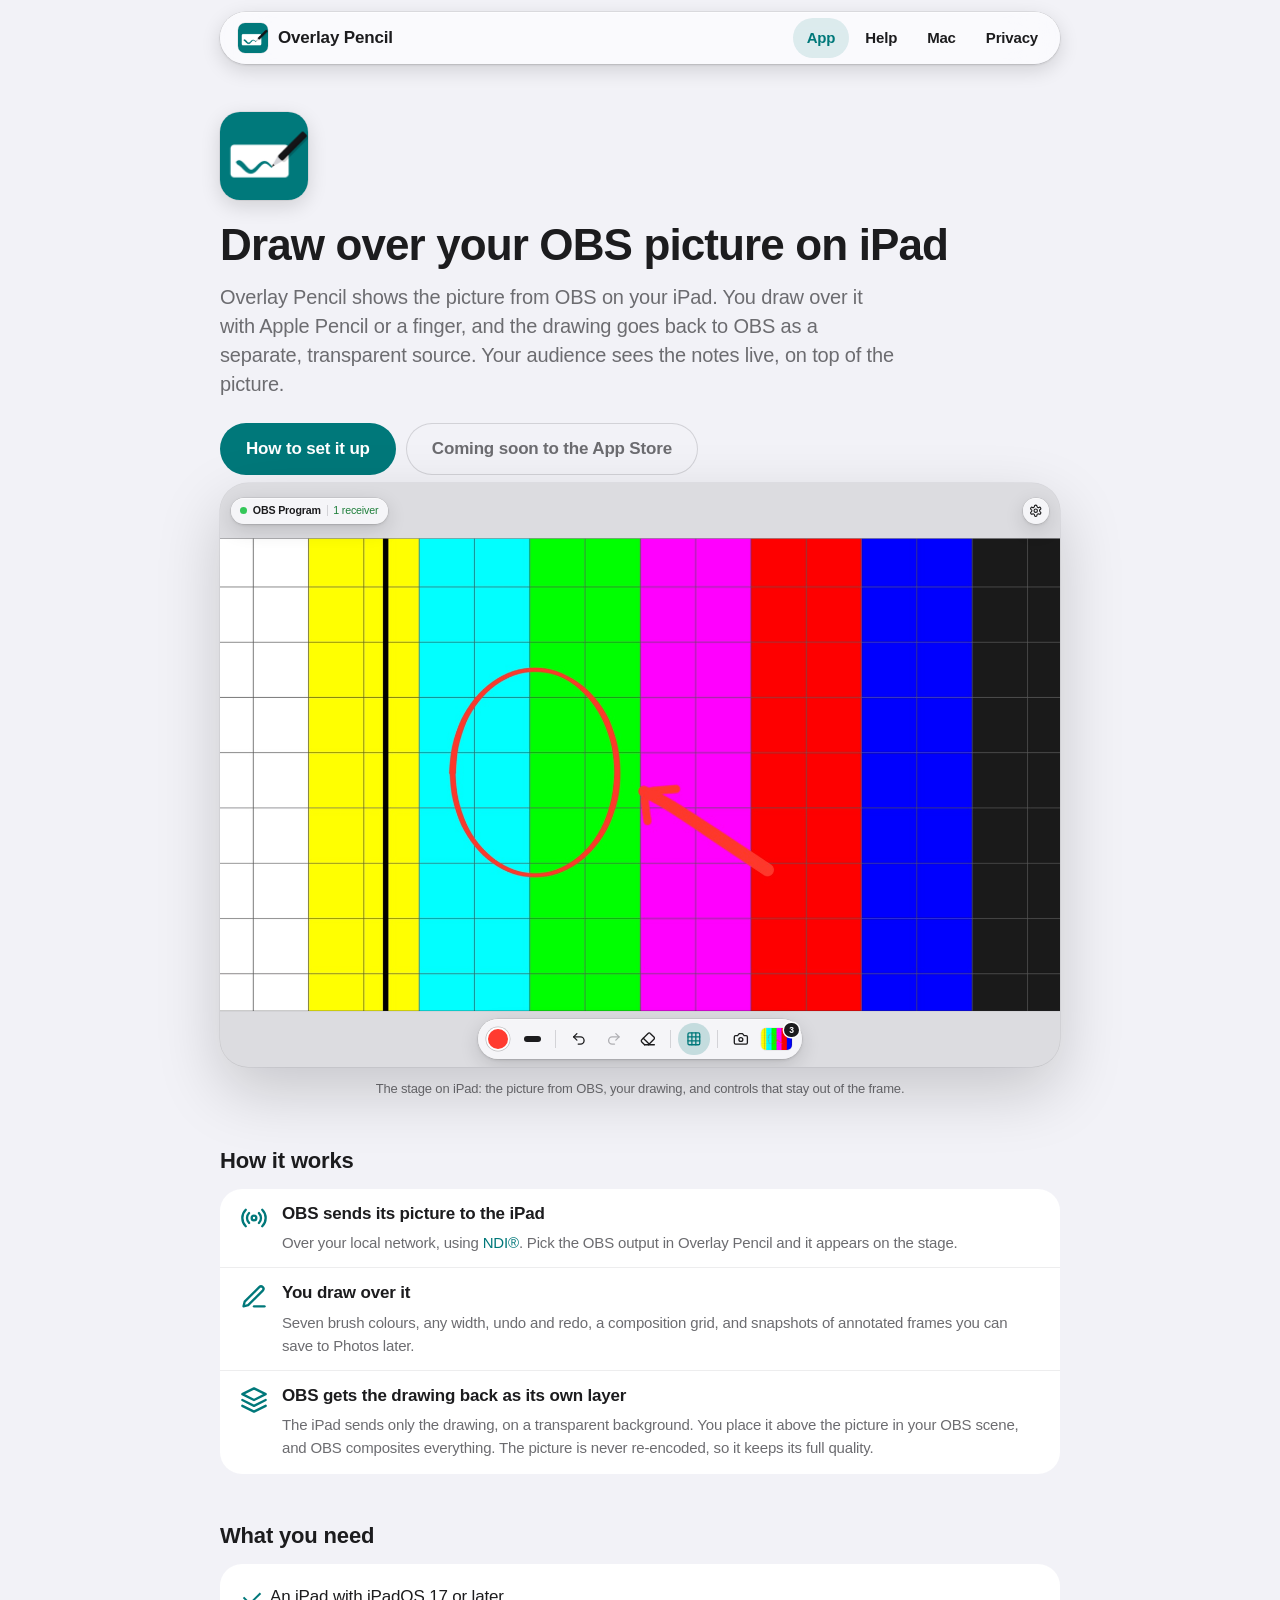
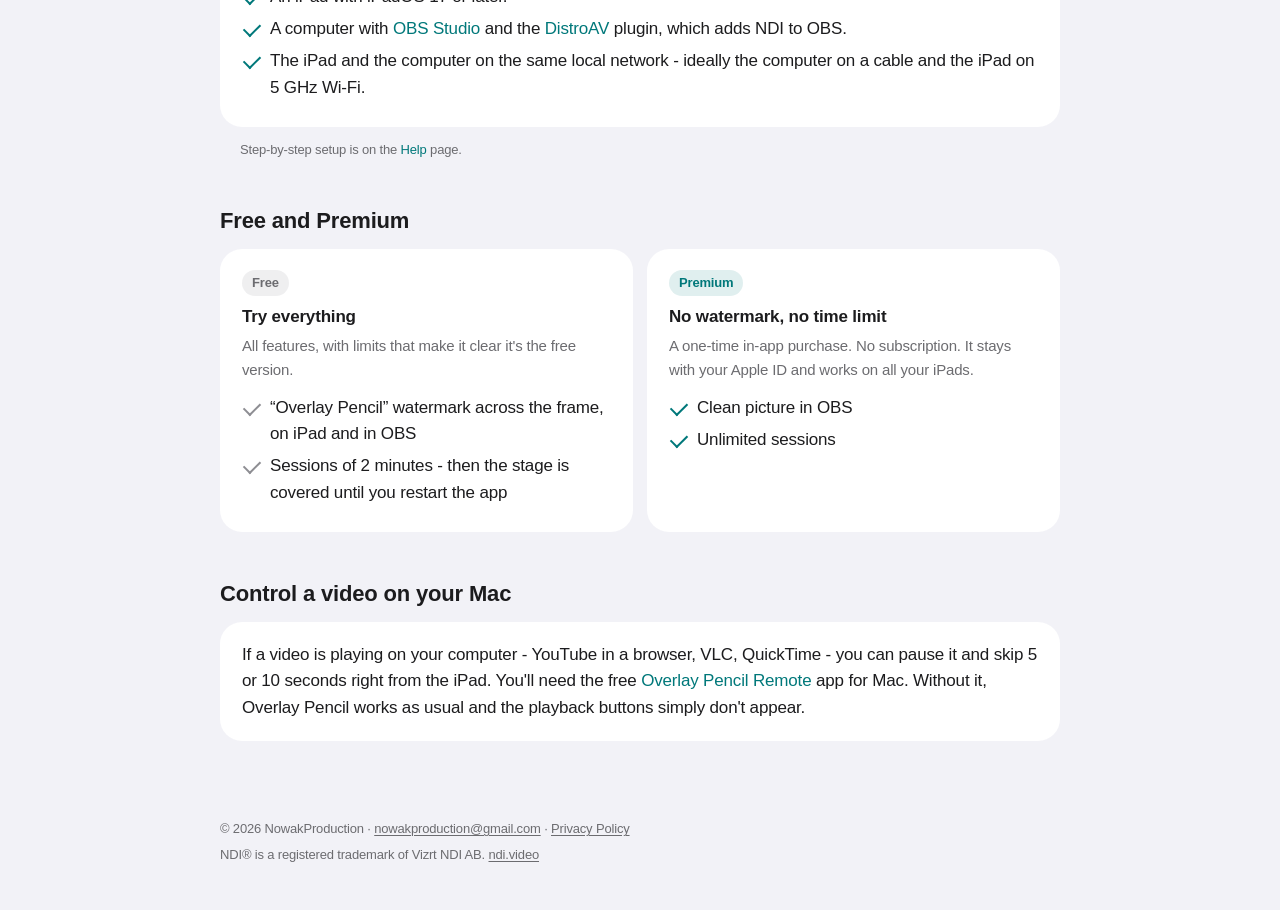
==== commit b1343dae: "Strona z OverlayPen@09fbab0" ====
--- a/index.html
+++ b/index.html
@@ -3,7 +3,7 @@
 <head>
     <meta charset="utf-8">
     <meta name="viewport" content="width=device-width, initial-scale=1">
-    <title>Overlay Pencil — draw over your OBS picture on iPad</title>
+    <title>Overlay Pencil - draw over your OBS picture on iPad</title>
     <meta name="description" content="Overlay Pencil is an iPad app for drawing over the picture from OBS. The drawing goes back to OBS as a separate, transparent NDI® source.">
     <meta name="theme-color" content="#F2F2F7">
     <link rel="icon" type="image/png" href="assets/favicon.png">
@@ -81,7 +81,7 @@
             <ul class="checks">
                 <li>An iPad with iPadOS 17 or later.</li>
                 <li>A computer with <a href="https://obsproject.com/">OBS Studio</a> and the <a href="https://github.com/DistroAV/DistroAV">DistroAV</a> plugin, which adds NDI to OBS.</li>
-                <li>The iPad and the computer on the same local network — ideally the computer on a cable and the iPad on 5 GHz Wi-Fi.</li>
+                <li>The iPad and the computer on the same local network - ideally the computer on a cable and the iPad on 5 GHz Wi-Fi.</li>
             </ul>
         </div>
         <p class="footnote">Step-by-step setup is on the <a href="support.html">Help</a> page.</p>
@@ -94,7 +94,7 @@
                 <p class="note">All features, with limits that make it clear it's the free version.</p>
                 <ul class="checks muted">
                     <li>“Overlay Pencil” watermark across the frame, on iPad and in OBS</li>
-                    <li>Sessions of 2 minutes — then the stage is covered until you restart the app</li>
+                    <li>Sessions of 2 minutes - then the stage is covered until you restart the app</li>
                 </ul>
             </div>
             <div class="card">
@@ -110,7 +110,7 @@
 
         <h2>Control a video on your Mac</h2>
         <div class="card">
-            <p>If a video is playing on your computer — YouTube in a browser, VLC, QuickTime — you can pause it and skip 5 or 10 seconds right from the iPad. You'll need the free <a href="mac.html">Overlay Pencil Remote</a> app for Mac. Without it, Overlay Pencil works as usual and the playback buttons simply don't appear.</p>
+            <p>If a video is playing on your computer - YouTube in a browser, VLC, QuickTime - you can pause it and skip 5 or 10 seconds right from the iPad. You'll need the free <a href="mac.html">Overlay Pencil Remote</a> app for Mac. Without it, Overlay Pencil works as usual and the playback buttons simply don't appear.</p>
         </div>
     </div>
 </main>
